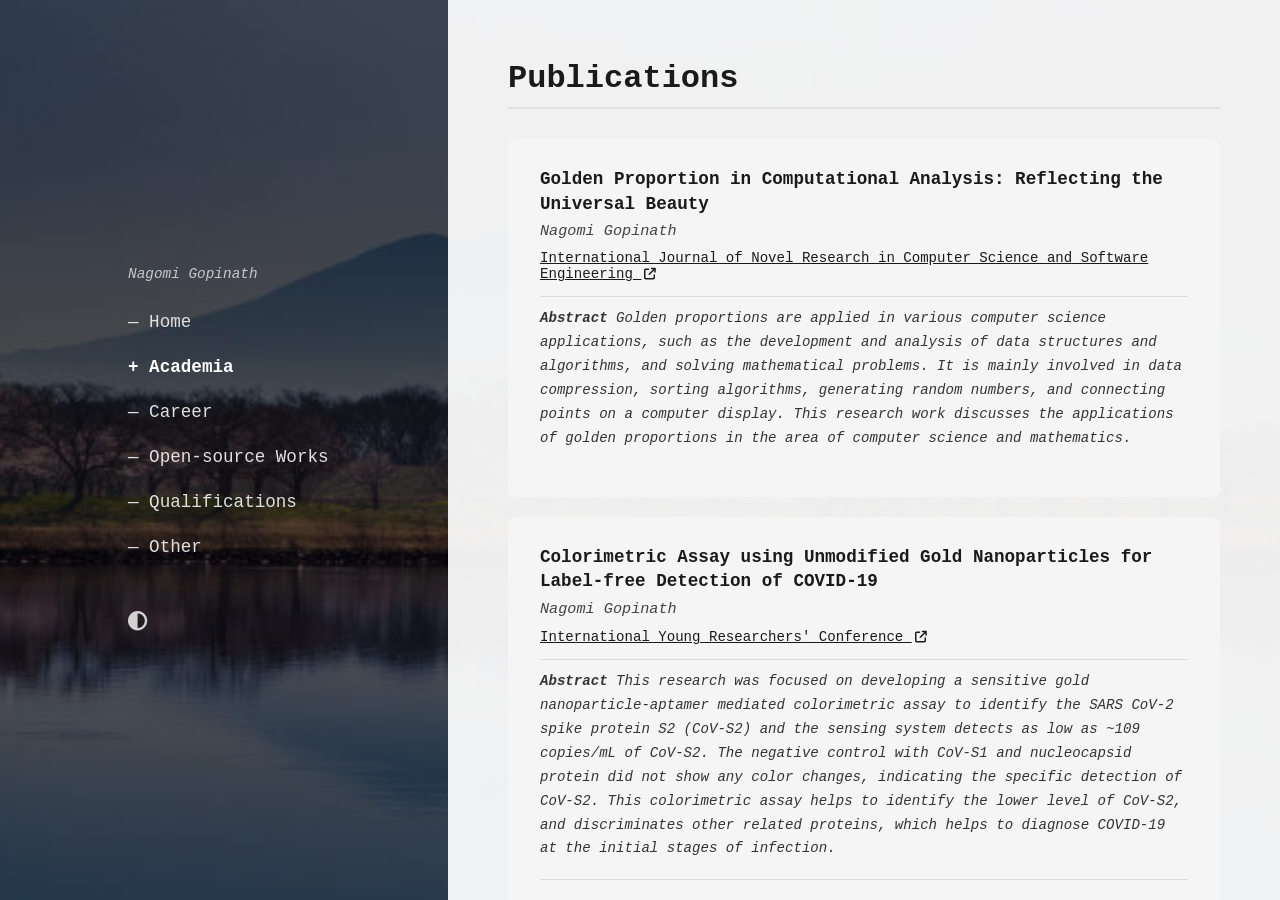
==== academia.html @ 25092bf6 "Add: academia page html & css" ====
<!DOCTYPE html>
<html lang="en">
<head>
    <meta charset="UTF-8">
    <meta name="viewport" content="width=device-width, initial-scale=1.0">
    <title>Academia – Nagomi Gopinath</title>
    <link rel="stylesheet" href="style.css">
    <link rel="stylesheet" href="academia.css">
    <link rel="stylesheet" href="https://cdnjs.cloudflare.com/ajax/libs/font-awesome/6.4.0/css/all.min.css">
</head>
<body>
 
    <div class="background-overlay"></div>
 
    <div class="container">
        <nav class="sidebar">
            <p class="sidebar-name">Nagomi Gopinath</p>
            <ul>
                <li><a href="index.html">— Home</a></li>
                <li><a href="academia.html" class="active">+ Academia</a></li>
                <li><a href="career.html">— Career</a></li>
                <li><a href="open-source.html">— Open-source Works</a></li>
                <li><a href="qualifications.html">— Qualifications</a></li>
                <li><a href="other.html">— Other</a></li>
            </ul>
            <div class="theme-toggle">
                <i class="fa-solid fa-circle-half-stroke"></i>
            </div>
        </nav>
 
        <main class="content-panel">
 
            <!-- Publications -->
            <section class="section">
                <h2 class="section-title">Publications</h2>
 
                <div class="publication-card">
                    <h3 class="pub-title">Golden Proportion in Computational Analysis: Reflecting the Universal Beauty</h3>
                    <p class="pub-authors"><em>Nagomi Gopinath</em></p>
                    <a href="https://zenodo.org/records/8155033" class="pub-link" target="_blank">International Journal of Novel Research in Computer Science and Software Engineering <i class="fa-solid fa-arrow-up-right-from-square"></i></a>
                    <p class="pub-abstract">
                        <strong>Abstract</strong> Golden proportions are applied in various computer science applications, such as the development and analysis of data structures and algorithms, and solving mathematical problems. It is mainly involved in data compression, sorting algorithms, generating random numbers, and connecting points on a computer display. This research work discusses the applications of golden proportions in the area of computer science and mathematics.
                    </p>
                </div>
 
                <div class="publication-card">
                    <h3 class="pub-title">Colorimetric Assay using Unmodified Gold Nanoparticles for Label-free Detection of COVID-19</h3>
                    <p class="pub-authors"><em>Nagomi Gopinath</em></p>
                    <a href="https://past.the-iyrc.org/Gopinath-Nagomi.html" class="pub-link" target="_blank">International Young Researchers' Conference <i class="fa-solid fa-arrow-up-right-from-square"></i></a>
                    <p class="pub-abstract">
                        <strong>Abstract</strong> This research was focused on developing a sensitive gold nanoparticle-aptamer mediated colorimetric assay to identify the SARS CoV-2 spike protein S2 (CoV-S2) and the sensing system detects as low as ~109 copies/mL of CoV-S2. The negative control with CoV-S1 and nucleocapsid protein did not show any color changes, indicating the specific detection of CoV-S2. This colorimetric assay helps to identify the lower level of CoV-S2, and discriminates other related proteins, which helps to diagnose COVID-19 at the initial stages of infection.
                    </p>
                    <div class="pub-footer">
                        <p>Accepted for oral presentation at <strong>International Young Researchers' Conference 2023</strong></p>
                        <p>Awarded <a href="#" class="highlight-link">STEM Honorable Mention</a> out of more than 700 submissions</p>
                    </div>
                </div>

                <div class="publication-card">
                    <h3 class="pub-title">THE ENIGMA OF GOLDEN PROPORTIONS</h3>
                    <p class="pub-authors"><em>Nagomi Gopinath</em></p>
                    <a href="https://www.amazon.com/dp/B0BDXKD2QY/ref=sr_1_1?crid=9DH1QBY0VIZL&keywords=THE+ENIGMA+OF+GOLDEN+PROPORTIONS&qid=1662947180&sprefix=the+enigma+of+golden+proportions%2Caps%2C559&sr=8-1#detailBullets_feature_div" class="pub-link" target="_blank">Amazon <i class="fa-solid fa-arrow-up-right-from-square"></i></a>
                    <p class="pub-abstract">
                        <strong>Abstract</strong> This book briefly discusses the presence of golden proportions in nature about its contributions to man-made applications.
                    </p>
                </div>
 
            </section>
 
            <!-- Education & Background -->
            <section class="section">
                <h2 class="section-title">Education &amp; Background</h2>
 
                <div class="timeline">
 
                    <div class="timeline-item">
                        <div class="timeline-date">Aug 2024</div>
                        <div class="timeline-dots"></div>
                        <div class="timeline-bar" style="background:#4a90d9;"></div>
                        <div class="timeline-body">
                            <p class="tl-org"><target="_blank">Georgia Institute of Technology </a></p>
                            <p class="tl-detail">@ College of Computing, Bachelor of Science in Computer Science</p>
                            <p class="tl-country">Atlanta, Georgia</p>
                        </div>
                    </div>

                    <div class="timeline-item">
                        <div class="timeline-date">Aug 2022</div>
                        <div class="timeline-dots"></div>
                        <div class="timeline-bar" style="background:#4a90d9;"></div>
                        <div class="timeline-body">
                            <p class="tl-org"><target="_blank">Fairview International School </a></p>
                            <p class="tl-detail">International Baccalaureate Dipolma Programme </p>
                            <p class="tl-country">Grade: 43/45</p>
                            <p class="tl-country">Subjects: Physics, Chemistry, Mathematics Analysis & Approaches, English Language and Literature, Mandarin, Economics</p>
                        </div>
                    </div>

                    <div class="timeline-item">
                        <div class="timeline-date">Aug 2018</div>
                        <div class="timeline-dots"></div>
                        <div class="timeline-bar" style="background:#4a90d9;"></div>
                        <div class="timeline-body">
                            <p class="tl-org"><target="_blank">Fairview International School </a></p>
                            <p class="tl-detail">International Baccalaureate Middle Years Programme </p>
                            <p class="tl-country">Grade: 55/56</p>
                            <p class="tl-country">Subjects: English Language and Literature, Mandarin Language ACQ Emergent, Integrated Humanities, Biology, Physics, Chemistry, Extended Mathematics, Design, Interdisciplinary Unit</p>
                        </div>
                    </div>

                </div>
            </section>
 
        </main>
    </div>
 
</body>
</html>
---- style.css ----
* {
    margin: 0;
    padding: 0;
    box-sizing: border-box;
    font-family: 'Courier New', Courier, monospace;
}

body, html {
    height: 100%;
    color: #ffffff;
    overflow: hidden;
}

.background-overlay {
    position: fixed;
    top: 0;
    left: 0;
    width: 100%;
    height: 100%;
    background: linear-gradient(rgba(0, 0, 0, 0.65), rgba(0, 0, 0, 0.65)), url('./mount_tsukuba.jpg');
    background-size: cover;
    background-position: center;
    z-index: -1;
}

.container {
    display: flex;
    height: 100vh;
    width: 100vw;
}

.sidebar {
    width: 35%;
    display: flex;
    flex-direction: column;
    justify-content: center;
    padding-left: 10%;
}

.sidebar ul {
    list-style: none;
}

.sidebar ul li {
    margin-bottom: 25px;
}

.sidebar ul li a {
    color: #e0e0e0;
    text-decoration: none;
    font-size: 1.1rem;
    transition: color 0.3s;
}

.sidebar ul li a:hover {
    color: #ffffff;
    font-weight: bold;
}

.theme-toggle {
    margin-top: 30px;
    font-size: 1.2rem;
    cursor: pointer;
    opacity: 0.8;
}

.main-content {
    width: 65%;
    display: flex;
    flex-direction: column;
    justify-content: center;
    align-items: flex-start;
    padding-left: 5%;
}

.subtitle {
    font-size: 1.2rem;
    font-style: italic;
    margin-bottom: 10px;
    opacity: 0.9;
}

.title {
    font-size: 3.5rem;
    font-weight: 800;
    margin-bottom: 20px;
    letter-spacing: 1px;
}

.social-links a {
    color: #ffffff;
    font-size: 1.5rem;
    margin-right: 20px;
    text-decoration: none;
    transition: transform 0.2s, color 0.2s;
    display: inline-block;
}

.social-links a:hover {
    transform: scale(1.1);
    color: #0077b5;
}
---- academia.css ----
/* Academia Page */
 
.content-panel {
    width: 65%;
    background: rgba(255, 255, 255, 0.93);
    color: #1a1a1a;
    overflow-y: auto;
    padding: 60px 60px 80px 60px;
    height: 100vh;
}
 
/* Sidebar tweaks for inner pages */
.sidebar-name {
    font-size: 0.9rem;
    opacity: 0.7;
    margin-bottom: 30px;
    font-style: italic;
}
 
.sidebar ul li a.active {
    color: #ffffff;
    font-weight: bold;
}
 
/* Sections */
 
.section {
    margin-bottom: 60px;
}
 
.section-title {
    font-family: 'Courier New', Courier, monospace;
    font-size: 2rem;
    font-weight: 700;
    color: #1a1a1a;
    margin-bottom: 30px;
    padding-bottom: 10px;
    border-bottom: 2px solid #e0e0e0;
}
 
/* Publication */
 
.publication-card {
    background: #f5f5f5;
    border-radius: 8px;
    padding: 28px 32px;
    margin-bottom: 20px;
}
 
.pub-title {
    font-size: 1.1rem;
    font-weight: 700;
    color: #1a1a1a;
    margin-bottom: 6px;
    line-height: 1.4;
}
 
.pub-authors {
    font-size: 0.95rem;
    color: #444;
    margin-bottom: 10px;
}
 
.pub-link {
    font-size: 0.88rem;
    color: #1a1a1a;
    text-decoration: underline;
    display: inline-block;
    margin-bottom: 14px;
}
 
.pub-link i {
    font-size: 0.75rem;
    margin-left: 3px;
}
 
.pub-abstract {
    font-size: 0.88rem;
    line-height: 1.7;
    color: #333;
    font-style: italic;
    margin-bottom: 18px;
    padding-top: 10px;
    border-top: 1px solid #ddd;
}
 
.pub-footer {
    font-size: 0.85rem;
    color: #555;
    text-align: center;
    padding-top: 14px;
    border-top: 1px solid #ddd;
    line-height: 1.8;
}
 
.highlight-link {
    color: #c8a800;
    text-decoration: underline;
    font-weight: bold;
}
 
/* Timeline */
 
.timeline {
    display: flex;
    flex-direction: column;
    gap: 0;
    position: relative;
}
 
/* vertical line */
.timeline::before {
    content: '';
    position: absolute;
    left: 108px;
    top: 12px;
    bottom: 12px;
    width: 1px;
    background: #ccc;
}
 
.timeline-item {
    display: grid;
    grid-template-columns: 90px 30px 8px 1fr;
    align-items: start;
    gap: 0 12px;
    padding: 18px 0;
    position: relative;
}
 
.timeline-date {
    font-family: 'Courier New', Courier, monospace;
    font-size: 0.9rem;
    color: #555;
    padding-top: 2px;
    text-align: right;
    white-space: nowrap;
}
 
.timeline-dots {
    display: flex;
    align-items: flex-start;
    padding-top: 8px;
    justify-content: center;
    position: relative;
}
 
/* circle dot */
.timeline-dots::before {
    display: flex;
    content: '';
    width: 10px;
    height: 10px;
    border-radius: 50%;
    background: #888;
    display: block;
    position: absolute;
    left: 50%;
    transform: translateX(-50%);
    top: 0;
}
 
.timeline-bar {
    width: 5px;
    height: 60px;
    border-radius: 3px;
    margin-top: 2px;
}
 
.timeline-body {
    padding-left: 8px;
}
 
.tl-org {
    font-weight: 700;
    font-size: 0.95rem;
    color: #1a1a1a;
    margin-bottom: 4px;
}
 
.tl-org a {
    color: #1a1a1a;
    text-decoration: none;
}
 
.tl-org a:hover {
    text-decoration: underline;
}
 
.tl-org i {
    font-size: 0.7rem;
    margin-left: 3px;
}
 
.tl-detail {
    font-size: 0.88rem;
    color: #444;
    line-height: 1.5;
    margin-bottom: 5px;
}
 
.tl-country {
    font-size: 0.82rem;
    color: #666;
}
 
/* Scrollbar (webkit) */
 
.content-panel::-webkit-scrollbar {
    width: 6px;
}
.content-panel::-webkit-scrollbar-track {
    background: transparent;
}
.content-panel::-webkit-scrollbar-thumb {
    background: #ccc;
    border-radius: 3px;
}
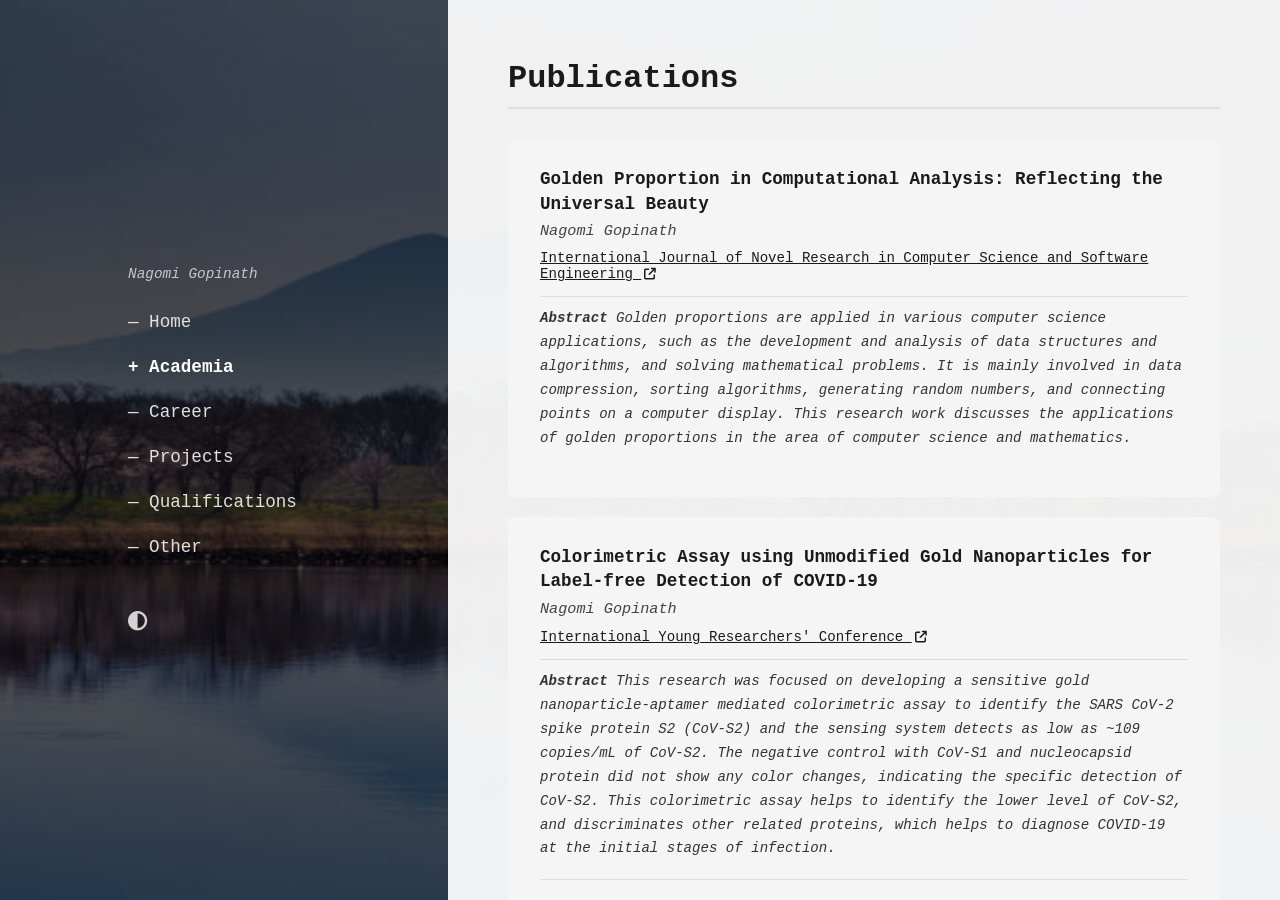
==== commit 568edfdc: "Update links" ====
--- a/academia.html
+++ b/academia.html
@@ -19,7 +19,7 @@
                 <li><a href="index.html">— Home</a></li>
                 <li><a href="academia.html" class="active">+ Academia</a></li>
                 <li><a href="career.html">— Career</a></li>
-                <li><a href="open-source.html">— Open-source Works</a></li>
+                <li><a href="projects.html">— Projects</a></li>
                 <li><a href="qualifications.html">— Qualifications</a></li>
                 <li><a href="other.html">— Other</a></li>
             </ul>
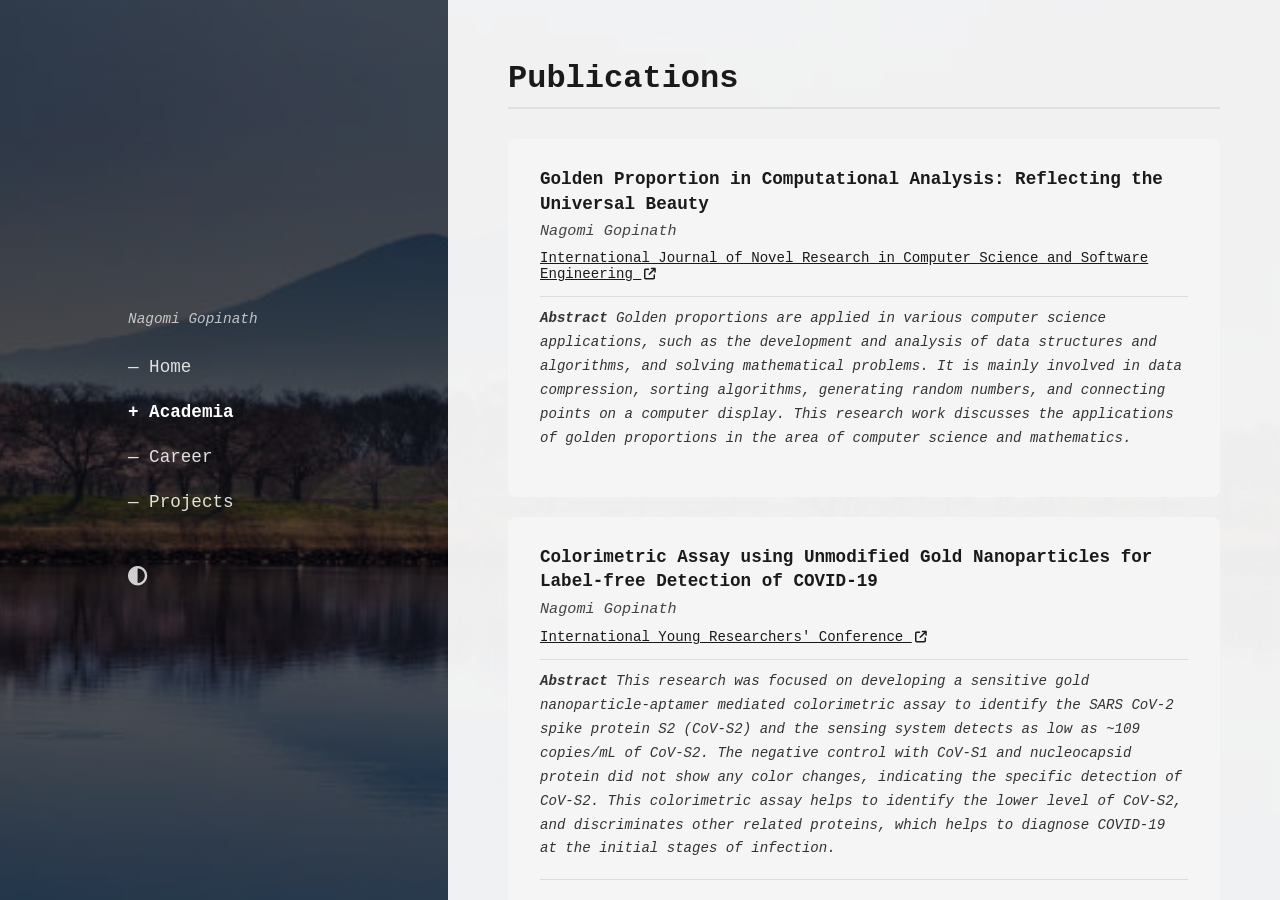
==== commit f6c01266: "Remove extra pages" ====
--- a/academia.html
+++ b/academia.html
@@ -20,8 +20,6 @@
                 <li><a href="academia.html" class="active">+ Academia</a></li>
                 <li><a href="career.html">— Career</a></li>
                 <li><a href="projects.html">— Projects</a></li>
-                <li><a href="qualifications.html">— Qualifications</a></li>
-                <li><a href="other.html">— Other</a></li>
             </ul>
             <div class="theme-toggle">
                 <i class="fa-solid fa-circle-half-stroke"></i>
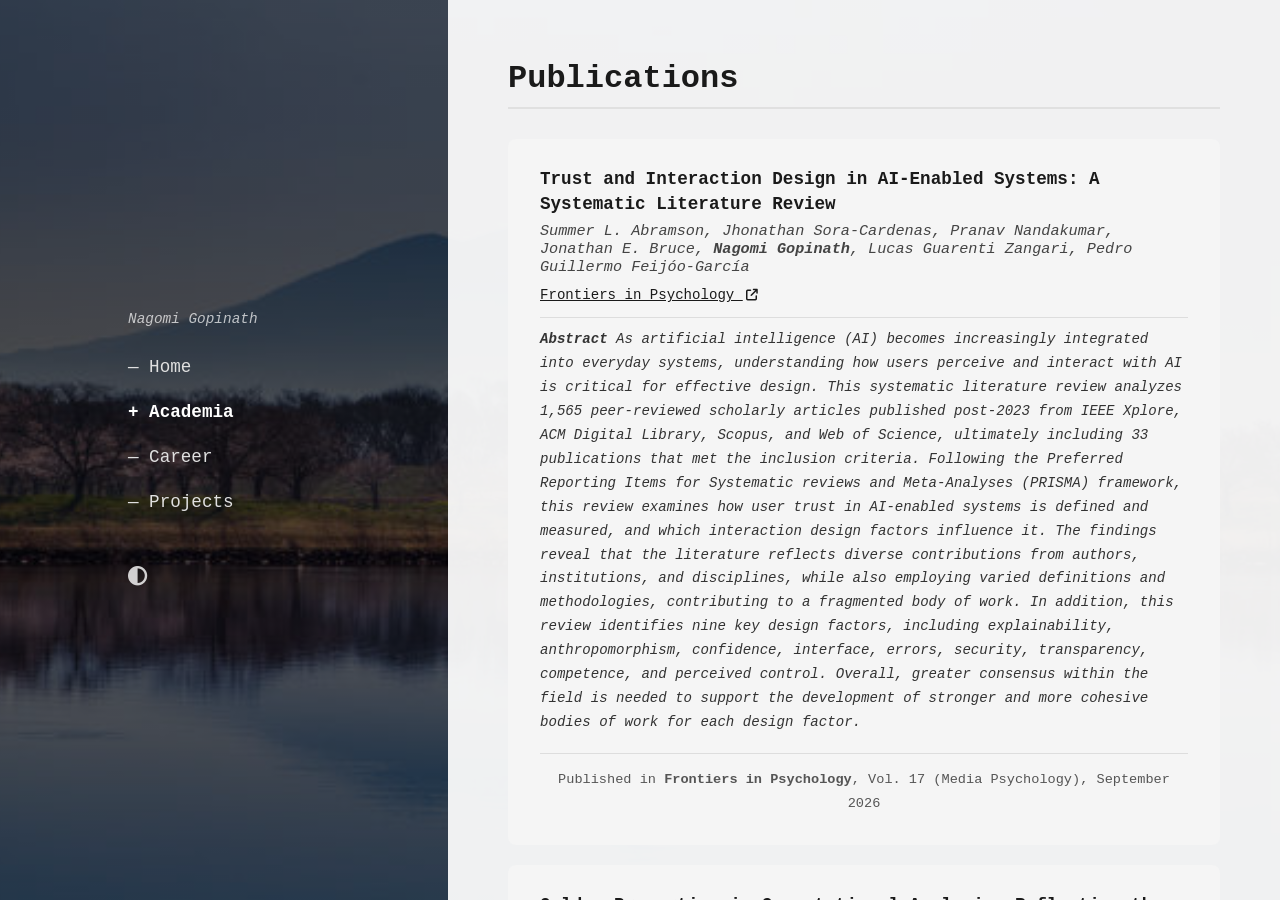
==== commit 5ec236ae: "Add: publication" ====
--- a/academia.html
+++ b/academia.html
@@ -31,7 +31,19 @@
             <!-- Publications -->
             <section class="section">
                 <h2 class="section-title">Publications</h2>
- 
+
+                <div class="publication-card">
+                    <h3 class="pub-title">Trust and Interaction Design in AI-Enabled Systems: A Systematic Literature Review</h3>
+                    <p class="pub-authors"><em>Summer L. Abramson, Jhonathan Sora-Cardenas, Pranav Nandakumar, Jonathan E. Bruce, <strong>Nagomi Gopinath</strong>, Lucas Guarenti Zangari, Pedro Guillermo Feijóo-García</em></p>
+                    <a href="https://doi.org/10.3389/fpsyg.2026.1932655" class="pub-link" target="_blank">Frontiers in Psychology <i class="fa-solid fa-arrow-up-right-from-square"></i></a>
+                    <p class="pub-abstract">
+                        <strong>Abstract</strong> As artificial intelligence (AI) becomes increasingly integrated into everyday systems, understanding how users perceive and interact with AI is critical for effective design. This systematic literature review analyzes 1,565 peer-reviewed scholarly articles published post-2023 from IEEE Xplore, ACM Digital Library, Scopus, and Web of Science, ultimately including 33 publications that met the inclusion criteria. Following the Preferred Reporting Items for Systematic reviews and Meta-Analyses (PRISMA) framework, this review examines how user trust in AI-enabled systems is defined and measured, and which interaction design factors influence it. The findings reveal that the literature reflects diverse contributions from authors, institutions, and disciplines, while also employing varied definitions and methodologies, contributing to a fragmented body of work. In addition, this review identifies nine key design factors, including explainability, anthropomorphism, confidence, interface, errors, security, transparency, competence, and perceived control. Overall, greater consensus within the field is needed to support the development of stronger and more cohesive bodies of work for each design factor.
+                    </p>
+                    <div class="pub-footer">
+                        <p>Published in <strong>Frontiers in Psychology</strong>, Vol. 17 (Media Psychology), September 2026</p>
+                    </div>
+                </div>
+
                 <div class="publication-card">
                     <h3 class="pub-title">Golden Proportion in Computational Analysis: Reflecting the Universal Beauty</h3>
                     <p class="pub-authors"><em>Nagomi Gopinath</em></p>
